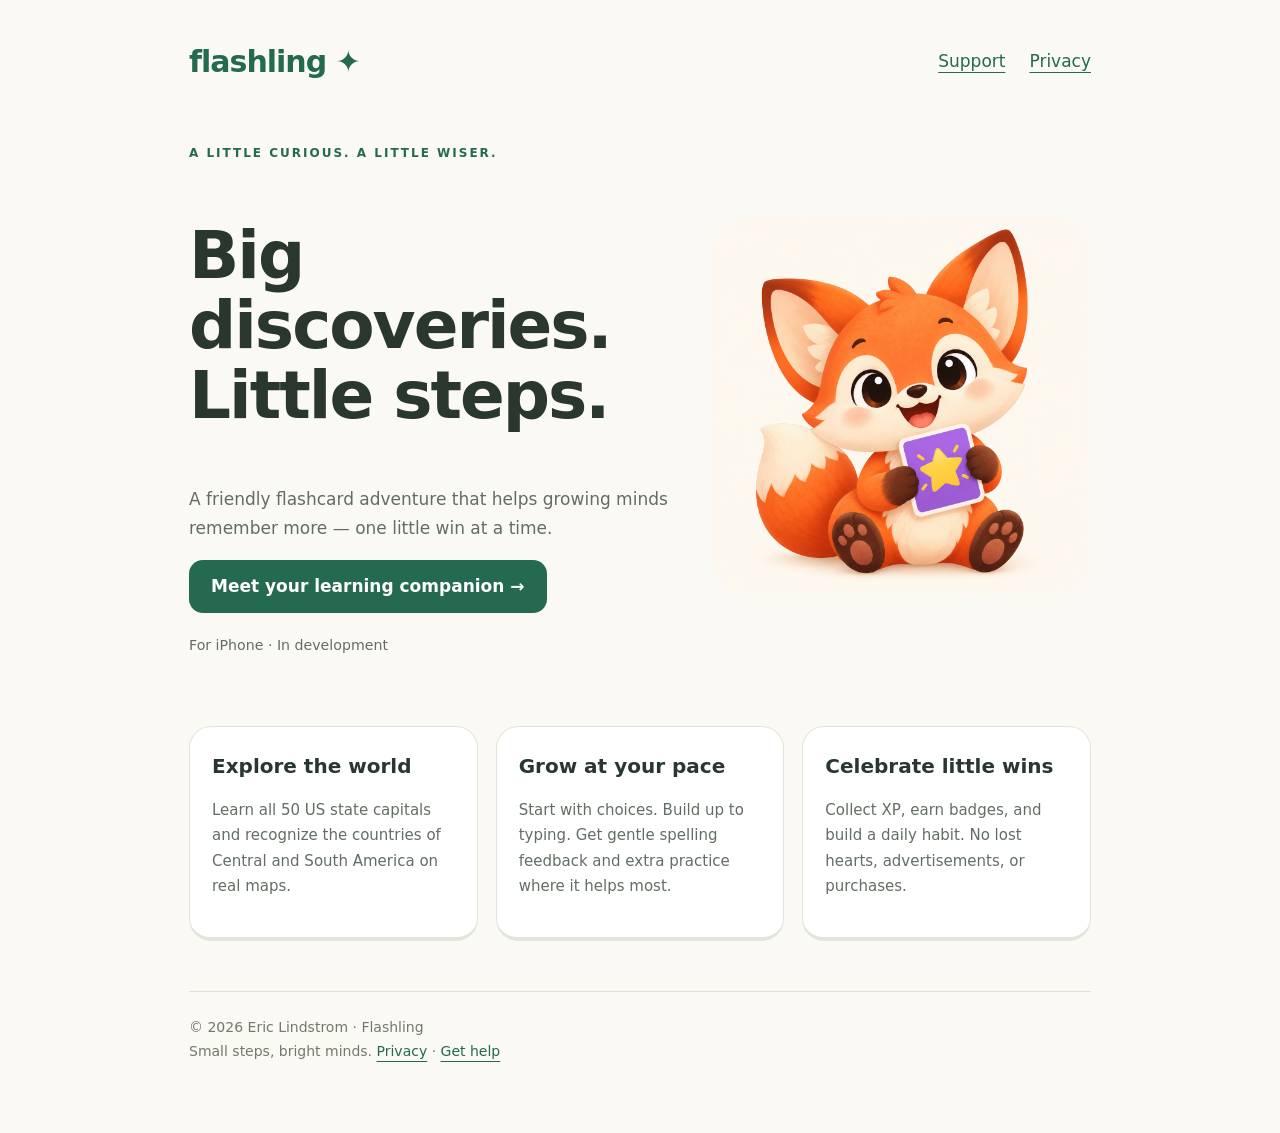
==== index.html @ 56ce8738 "Publish Flashling support and privacy pages" ====
<!doctype html><html lang="en"><head><meta charset="utf-8"><meta name="viewport" content="width=device-width,initial-scale=1"><meta name="description" content="Flashling: joyful geography flashcards, thoughtful practice, and little wins."><title>Little steps. Big discoveries. · Flashling</title><link rel="icon" href="flashling.png"><link rel="stylesheet" href="style.css"></head><body><main><nav><a class="brand" href="index.html">flashling ✦</a><a href="support.html">Support</a><a href="privacy.html">Privacy</a></nav><section class="hero"><div><span class="tag">A LITTLE CURIOUS. A LITTLE WISER.</span><h1>Big discoveries.<br>Little steps.</h1><p>A friendly flashcard adventure that helps growing minds remember more — one little win at a time.</p><a class="button" href="support.html">Meet your learning companion →</a><p><small>For iPhone · In development</small></p></div><img src="flashling.png" alt="Flashling, a cheerful orange fox with a star flashcard"></section><section class="cards"><article class="card"><h2>Explore the world</h2><p>Learn all 50 US state capitals and recognize the countries of Central and South America on real maps.</p></article><article class="card"><h2>Grow at your pace</h2><p>Start with choices. Build up to typing. Get gentle spelling feedback and extra practice where it helps most.</p></article><article class="card"><h2>Celebrate little wins</h2><p>Collect XP, earn badges, and build a daily habit. No lost hearts, advertisements, or purchases.</p></article></section><footer>© 2026 Eric Lindstrom · Flashling<br>Small steps, bright minds. <a href="privacy.html">Privacy</a> · <a href="support.html">Get help</a></footer></main></body></html>
---- style.css ----
*{box-sizing:border-box}body{margin:0;background:#fbf9f3;color:#29372f;font:17px/1.7 system-ui,sans-serif}main{max-width:950px;margin:auto;padding:36px 24px 70px}nav{display:flex;gap:24px;align-items:center;flex-wrap:wrap}a{color:#246a51;text-underline-offset:5px}.brand{font-weight:900;font-size:30px;letter-spacing:-1px;text-decoration:none;margin-right:auto}h1{font-size:clamp(38px,7vw,66px);line-height:1.06;letter-spacing:-2px}h2{font-size:25px;margin-top:35px}p{max-width:680px;color:#626e63}.hero{display:flex;align-items:center;gap:30px;padding:50px 0}.hero img{width:42%;border-radius:40px}.tag{font-size:12px;letter-spacing:2px;color:#246a51;font-weight:800}.cards{display:grid;grid-template-columns:repeat(3,1fr);gap:18px}.card{background:white;border:1px solid #e2e5d9;border-bottom:4px solid #e2e5d9;padding:22px;border-radius:22px}.card h2{margin:0;font-size:20px}.card p{font-size:15px}footer{border-top:1px solid #dde2d5;margin-top:50px;padding-top:24px;font-size:14px;color:#72796f}.button{display:inline-block;background:#246a51;color:white;padding:12px 22px;border-radius:14px;text-decoration:none;font-weight:700}@media(max-width:640px){.hero{flex-direction:column-reverse;padding:30px 0}.hero img{width:65%;max-width:270px}.cards{grid-template-columns:1fr}nav{gap:15px}}
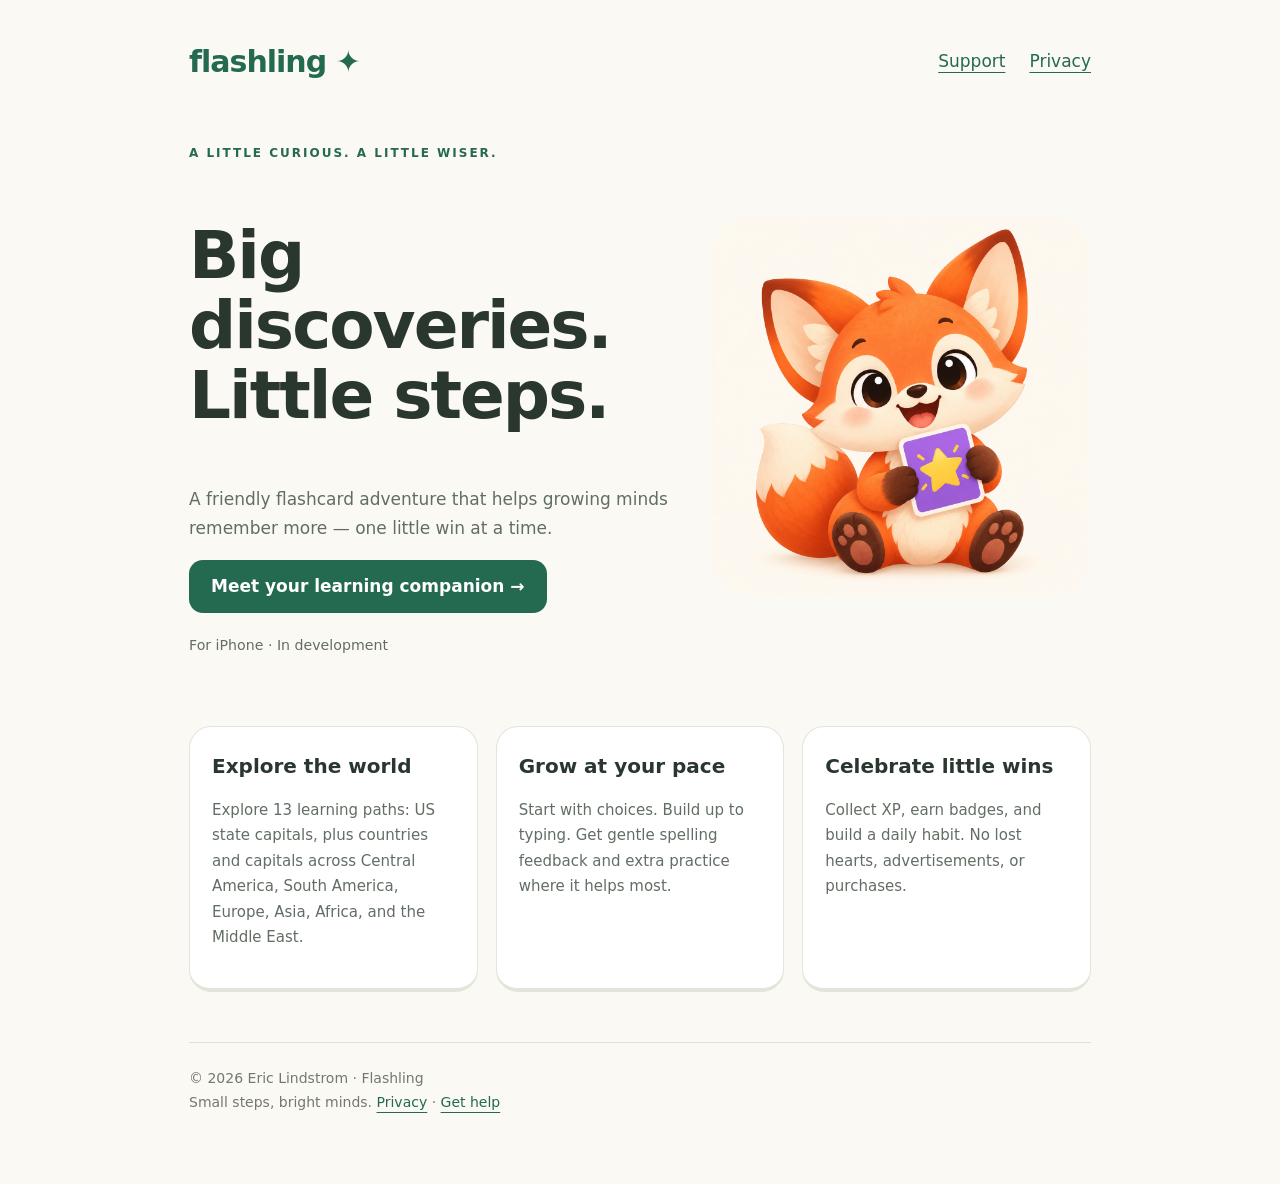
==== commit e9548da9: "Describe expanded decks and private on-device nicknames" ====
--- a/index.html
+++ b/index.html
@@ -1 +1 @@
-<!doctype html><html lang="en"><head><meta charset="utf-8"><meta name="viewport" content="width=device-width,initial-scale=1"><meta name="description" content="Flashling: joyful geography flashcards, thoughtful practice, and little wins."><title>Little steps. Big discoveries. · Flashling</title><link rel="icon" href="flashling.png"><link rel="stylesheet" href="style.css"></head><body><main><nav><a class="brand" href="index.html">flashling ✦</a><a href="support.html">Support</a><a href="privacy.html">Privacy</a></nav><section class="hero"><div><span class="tag">A LITTLE CURIOUS. A LITTLE WISER.</span><h1>Big discoveries.<br>Little steps.</h1><p>A friendly flashcard adventure that helps growing minds remember more — one little win at a time.</p><a class="button" href="support.html">Meet your learning companion →</a><p><small>For iPhone · In development</small></p></div><img src="flashling.png" alt="Flashling, a cheerful orange fox with a star flashcard"></section><section class="cards"><article class="card"><h2>Explore the world</h2><p>Learn all 50 US state capitals and recognize the countries of Central and South America on real maps.</p></article><article class="card"><h2>Grow at your pace</h2><p>Start with choices. Build up to typing. Get gentle spelling feedback and extra practice where it helps most.</p></article><article class="card"><h2>Celebrate little wins</h2><p>Collect XP, earn badges, and build a daily habit. No lost hearts, advertisements, or purchases.</p></article></section><footer>© 2026 Eric Lindstrom · Flashling<br>Small steps, bright minds. <a href="privacy.html">Privacy</a> · <a href="support.html">Get help</a></footer></main></body></html>+<!doctype html><html lang="en"><head><meta charset="utf-8"><meta name="viewport" content="width=device-width,initial-scale=1"><meta name="description" content="Flashling: joyful geography flashcards, thoughtful practice, and little wins."><title>Little steps. Big discoveries. · Flashling</title><link rel="icon" href="flashling.png"><link rel="stylesheet" href="style.css"></head><body><main><nav><a class="brand" href="index.html">flashling ✦</a><a href="support.html">Support</a><a href="privacy.html">Privacy</a></nav><section class="hero"><div><span class="tag">A LITTLE CURIOUS. A LITTLE WISER.</span><h1>Big discoveries.<br>Little steps.</h1><p>A friendly flashcard adventure that helps growing minds remember more — one little win at a time.</p><a class="button" href="support.html">Meet your learning companion →</a><p><small>For iPhone · In development</small></p></div><img src="flashling.png" alt="Flashling, a cheerful orange fox with a star flashcard"></section><section class="cards"><article class="card"><h2>Explore the world</h2><p>Explore 13 learning paths: US state capitals, plus countries and capitals across Central America, South America, Europe, Asia, Africa, and the Middle East.</p></article><article class="card"><h2>Grow at your pace</h2><p>Start with choices. Build up to typing. Get gentle spelling feedback and extra practice where it helps most.</p></article><article class="card"><h2>Celebrate little wins</h2><p>Collect XP, earn badges, and build a daily habit. No lost hearts, advertisements, or purchases.</p></article></section><footer>© 2026 Eric Lindstrom · Flashling<br>Small steps, bright minds. <a href="privacy.html">Privacy</a> · <a href="support.html">Get help</a></footer></main></body></html>
